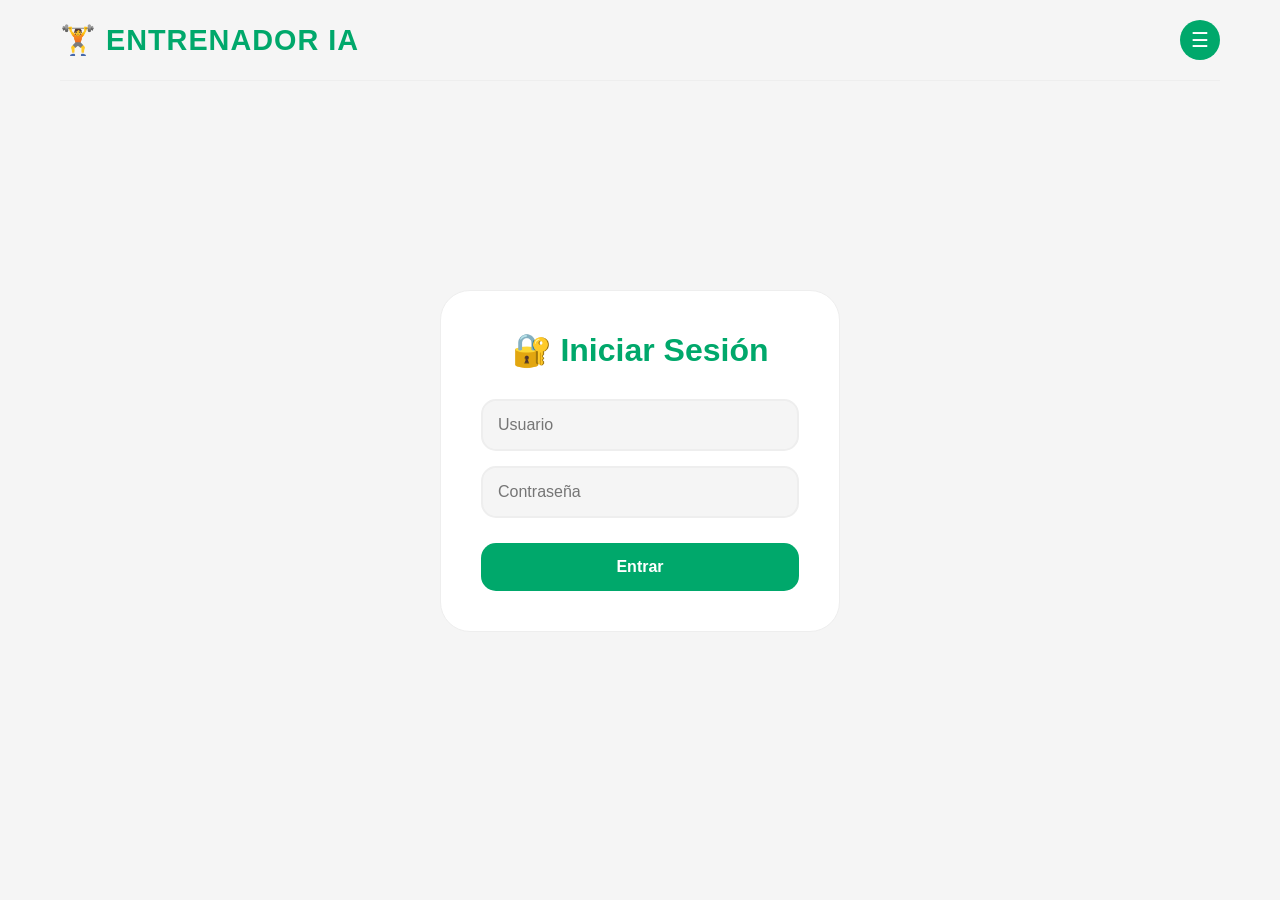
==== index.html @ d509c730 "Update index.html" ====
<!DOCTYPE html>
<html lang="es">
<head>
    <meta charset="UTF-8">
    <meta name="viewport" content="width=device-width, initial-scale=1.0">
    <title>🏋️ ENTRENADOR IA</title>
    <style>
        * {
            margin: 0;
            padding: 0;
            box-sizing: border-box;
            transition: background-color 0.3s, color 0.3s;
        }

        :root {
            --primary: #00a86b;
            --primary-dark: #00875a;
            --bg-light: #f5f5f5;
            --card-light: #ffffff;
            --text-light: #333333;
            --text-light-secondary: #666666;
            --border-light: #eeeeee;
            
            --bg-dark: #1a1a1a;
            --card-dark: #2d2d2d;
            --text-dark: #ffffff;
            --text-dark-secondary: #b0b0b0;
            --border-dark: #404040;
        }

        body.light-mode {
            --bg: var(--bg-light);
            --card: var(--card-light);
            --text: var(--text-light);
            --text-secondary: var(--text-light-secondary);
            --border: var(--border-light);
            --primary: #00a86b;
            --primary-dark: #00875a;
            --hover: #f0f0f0;
        }

        body.dark-mode {
            --bg: var(--bg-dark);
            --card: var(--card-dark);
            --text: var(--text-dark);
            --text-secondary: var(--text-dark-secondary);
            --border: var(--border-dark);
            --primary: #00d48b;
            --primary-dark: #00a86b;
            --hover: #3d3d3d;
        }

        body {
            font-family: -apple-system, BlinkMacSystemFont, 'Segoe UI', Roboto, sans-serif;
            background: var(--bg);
            color: var(--text);
            min-height: 100vh;
            display: flex;
            flex-direction: column;
        }

        .container {
            max-width: 1200px;
            margin: 0 auto;
            padding: 0 20px;
            flex: 1;
            width: 100%;
        }

        .main-header {
            display: flex;
            justify-content: space-between;
            align-items: center;
            padding: 20px 0;
            border-bottom: 1px solid var(--border);
            margin-bottom: 20px;
        }

        .logo h1 {
            font-size: 1.8em;
            color: var(--primary);
            letter-spacing: 1px;
        }

        .user-btn {
            width: 40px;
            height: 40px;
            border-radius: 50%;
            background: var(--primary);
            color: white;
            border: none;
            font-size: 20px;
            cursor: pointer;
            display: flex;
            align-items: center;
            justify-content: center;
        }

        .user-btn:hover {
            background: var(--primary-dark);
        }

        .dropdown {
            position: absolute;
            top: 60px;
            right: 0;
            background: var(--card);
            border-radius: 12px;
            box-shadow: 0 5px 20px rgba(0,0,0,0.2);
            padding: 8px;
            min-width: 180px;
            display: none;
            z-index: 1000;
            border: 1px solid var(--border);
        }

        .dropdown.show {
            display: block;
        }

        .dropdown-item {
            padding: 12px 16px;
            border-radius: 8px;
            cursor: pointer;
            color: var(--text);
        }

        .dropdown-item:hover {
            background: var(--hover);
        }

        .main-tabs {
            display: flex;
            gap: 10px;
            margin-bottom: 30px;
            background: var(--card);
            padding: 8px;
            border-radius: 50px;
            max-width: 400px;
            margin-left: auto;
            margin-right: auto;
            border: 1px solid var(--border);
        }

        .tab-btn {
            flex: 1;
            padding: 12px 20px;
            border: none;
            border-radius: 50px;
            background: transparent;
            color: var(--text);
            font-size: 16px;
            font-weight: 500;
            cursor: pointer;
            text-align: center;
        }

        .tab-btn:hover {
            background: var(--hover);
        }

        .tab-btn.active {
            background: var(--primary);
            color: white;
        }

        .tab-content {
            display: none;
        }

        .tab-content.active {
            display: block;
        }

        .section-card {
            background: var(--card);
            border-radius: 24px;
            padding: 25px;
            margin-bottom: 30px;
        }

        .btn-primary {
            background: var(--primary);
            color: white;
            border: none;
            padding: 12px 30px;
            border-radius: 50px;
            font-size: 15px;
            cursor: pointer;
            margin: 10px 0;
        }

        .btn-primary:hover {
            background: var(--primary-dark);
        }

        .respuesta {
            background: var(--bg);
            border-radius: 20px;
            padding: 15px;
            margin-top: 20px;
            border: 1px solid var(--border);
            line-height: 1.4;
        }

        .ejercicio-item {
            padding: 8px 0;
            border-bottom: 1px solid var(--border);
        }

        .ejercicio-item:last-child {
            border-bottom: none;
        }

        .ejercicio-nombre {
            font-weight: bold;
            color: var(--primary);
            font-size: 1em;
        }

        .ejercicio-detalle {
            font-size: 0.9em;
            color: var(--text-secondary);
            margin: 2px 0;
        }

        .ejercicio-consejo {
            font-size: 0.85em;
            color: var(--text-secondary);
            background: var(--hover);
            padding: 4px 8px;
            border-radius: 4px;
            margin-top: 4px;
        }

        .stats-grid {
            display: grid;
            grid-template-columns: repeat(auto-fit, minmax(200px, 1fr));
            gap: 15px;
            margin: 20px 0;
        }

        .stat-card {
            background: var(--card);
            border-radius: 16px;
            padding: 20px;
            text-align: center;
            border: 1px solid var(--border);
        }

        .stat-value {
            font-size: 2em;
            font-weight: bold;
            color: var(--primary);
            margin: 10px 0;
        }

        .modal {
            display: none;
            position: fixed;
            top: 0;
            left: 0;
            width: 100%;
            height: 100%;
            background: rgba(0,0,0,0.7);
            z-index: 2000;
            align-items: center;
            justify-content: center;
        }

        .modal.show {
            display: flex;
        }

        .modal-content {
            background: var(--card);
            border-radius: 30px;
            padding: 30px;
            max-width: 450px;
            width: 90%;
            max-height: 80vh;
            overflow-y: auto;
        }

        .modal-header {
            display: flex;
            justify-content: space-between;
            align-items: center;
            margin-bottom: 20px;
        }

        .modal-header h2 {
            font-size: 1.5em;
            color: var(--primary);
        }

        .close-modal {
            background: none;
            border: none;
            font-size: 24px;
            cursor: pointer;
            color: var(--text-secondary);
        }

        .campo-explicacion {
            font-size: 0.85em;
            color: var(--text-secondary);
            margin-bottom: 5px;
            margin-top: 10px;
        }

        .campo-explicacion:first-of-type {
            margin-top: 0;
        }

        input, select {
            width: 100%;
            padding: 12px;
            border: 1px solid var(--border);
            border-radius: 12px;
            margin-bottom: 5px;
            background: var(--bg);
            color: var(--text);
        }

        .dias-semana {
            display: flex;
            gap: 10px;
            flex-wrap: wrap;
            margin: 20px 0;
        }

        .dia-btn {
            flex: 1;
            min-width: 80px;
            padding: 12px;
            border: 1px solid var(--border);
            border-radius: 12px;
            background: var(--bg);
            color: var(--text);
            cursor: pointer;
            text-align: center;
            font-weight: 600;
        }

        .dia-btn.active {
            background: var(--primary);
            color: white;
            border-color: var(--primary);
        }

        .login-screen {
            min-height: 80vh;
            display: flex;
            align-items: center;
            justify-content: center;
        }

        .login-card {
            background: var(--card);
            border-radius: 30px;
            padding: 40px;
            max-width: 400px;
            width: 100%;
            border: 1px solid var(--border);
        }

        .login-card h2 {
            color: var(--primary);
            margin-bottom: 30px;
            font-size: 2em;
            text-align: center;
        }

        .login-input {
            width: 100%;
            padding: 15px;
            margin-bottom: 15px;
            border: 2px solid var(--border);
            border-radius: 15px;
            background: var(--bg);
            color: var(--text);
            font-size: 16px;
        }

        .login-input:focus {
            outline: none;
            border-color: var(--primary);
        }

        .login-btn {
            width: 100%;
            padding: 15px;
            background: var(--primary);
            color: white;
            border: none;
            border-radius: 15px;
            font-size: 16px;
            font-weight: 600;
            cursor: pointer;
            margin-top: 10px;
        }

        .login-btn:hover {
            background: var(--primary-dark);
        }

        .login-error {
            color: #e74c3c;
            margin-top: 10px;
            text-align: center;
            display: none;
        }
        
        .campo-lectura {
            background: var(--hover);
            padding: 12px;
            border-radius: 12px;
            margin-bottom: 15px;
            font-weight: 500;
            color: var(--text);
            border: 1px solid var(--border);
        }

        .membership-footer {
            background: var(--card);
            border-top: 1px solid var(--border);
            padding: 15px 0;
            margin-top: 40px;
            width: 100%;
        }

        .membership-bar {
            max-width: 1200px;
            margin: 0 auto;
            padding: 0 20px;
            display: flex;
            justify-content: space-between;
            align-items: center;
            flex-wrap: wrap;
            gap: 15px;
        }

        .membership-info {
            display: flex;
            align-items: center;
            gap: 30px;
            flex-wrap: wrap;
        }

        .membership-item {
            display: flex;
            align-items: center;
            gap: 8px;
            font-size: 0.95em;
        }

        .membership-label {
            color: var(--text-secondary);
            font-weight: 500;
        }

        .membership-value {
            font-weight: 600;
            color: var(--primary);
        }
    </style>
</head>
<body class="light-mode">
    <div class="container">
        <header class="main-header">
            <div class="logo">
                <h1>🏋️ ENTRENADOR IA</h1>
            </div>
            <div style="position: relative;">
                <button class="user-btn" onclick="window.app?.toggleMenu()" id="menuBtn">☰</button>
                <div class="dropdown" id="menuDropdown">
                    <div class="dropdown-item" onclick="window.app?.toggleTheme()">🌓 Modo</div>
                    <div class="dropdown-item" onclick="window.auth?.mostrarPerfil()">✏️ Perfil</div>
                    <div class="dropdown-item" onclick="window.auth?.cerrarSesion()">🚪 Cerrar sesión</div>
                </div>
            </div>
        </header>

        <!-- PANTALLA DE LOGIN -->
        <div id="login-screen" class="login-screen">
            <div class="login-card">
                <h2>🔐 Iniciar Sesión</h2>
                <input type="text" id="loginUsuario" class="login-input" placeholder="Usuario" autocomplete="off">
                <input type="password" id="loginPassword" class="login-input" placeholder="Contraseña">
                <button class="login-btn" id="loginBtn">Entrar</button>
                <div id="loginError" class="login-error">Usuario o contraseña incorrectos</div>
            </div>
        </div>

        <!-- CONTENIDO PRINCIPAL -->
        <div id="main-content" style="display: none;">
            <div class="main-tabs">
                <button class="tab-btn active" onclick="window.app?.mostrarSeccion('entrenar')">💪 Entrenar</button>
                <button class="tab-btn" onclick="window.app?.mostrarSeccion('nutricion')">🥗 Nutrición</button>
                <button class="tab-btn" onclick="window.app?.mostrarSeccion('progreso')">📊 Progreso</button>
            </div>

            <!-- SECCIÓN ENTRENAR -->
            <div id="entrenar-screen" class="tab-content active">
                <div class="section-card">
                    <h2>💪 Entrenamiento</h2>
                    <select id="trainingTipoPlan" style="width:100%; padding:12px; margin:15px 0;">
                        <option value="semanal">📅 Plan semanal</option>
                        <option value="diario">🎯 Por músculo</option>
                    </select>
                    
                    <div id="diasSelector" style="display:flex;" class="dias-semana">
                        <button class="dia-btn" onclick="window.training?.seleccionarDia('L')">Lun</button>
                        <button class="dia-btn" onclick="window.training?.seleccionarDia('M')">Mar</button>
                        <button class="dia-btn" onclick="window.training?.seleccionarDia('X')">Mié</button>
                        <button class="dia-btn" onclick="window.training?.seleccionarDia('J')">Jue</button>
                        <button class="dia-btn" onclick="window.training?.seleccionarDia('V')">Vie</button>
                        <button class="dia-btn" onclick="window.training?.seleccionarDia('S')">Sáb</button>
                    </div>
                    
                    <select id="trainingMusculo" style="width:100%; padding:12px; margin-bottom:15px; display:none;">
                        <optgroup label="🔹 TORSO">
                            <option value="pecho">🫁 Pectorales (pecho)</option>
                            <option value="dorsales">🔙 Dorsales (espalda ancha)</option>
                            <option value="trapecios">🧥 Trapecios (parte superior)</option>
                            <option value="romboides">🔹 Romboides (entre omóplatos)</option>
                            <option value="deltoides">🏋️ Deltoides (hombros)</option>
                        </optgroup>
                        <optgroup label="🔹 BRAZOS">
                            <option value="biceps">💪 Bíceps braquial</option>
                            <option value="triceps">🔻 Tríceps braquial</option>
                            <option value="braquial">🔸 Braquial anterior</option>
                            <option value="antebrazos">✊ Antebrazos</option>
                        </optgroup>
                        <optgroup label="🔹 PIERNAS">
                            <option value="cuadriceps">🦵 Cuádriceps (frontal)</option>
                            <option value="femorales">🍗 Isquiotibiales/femorales</option>
                            <option value="gluteos">🍑 Glúteos</option>
                            <option value="aductores">🤸 Aductores (parte interna)</option>
                            <option value="abductores">🔄 Abductores (cadera)</option>
                            <option value="gemelos">🦶 Gemelos/pantorrillas</option>
                        </optgroup>
                        <optgroup label="🔹 CORE">
                            <option value="abdominales">🫀 Recto abdominal (six pack)</option>
                            <option value="oblicuos">↩️ Oblicuos</option>
                            <option value="transverso">🧱 Transverso abdominal</option>
                            <option value="lumbares">⚡ Erectores espinales (zona lumbar)</option>
                        </optgroup>
                    </select>
                    
                    <button class="btn-primary" onclick="window.training?.generarPlan()">🎲 Generar rutina</button>
                    <div id="workoutResult" class="respuesta">
                        Selecciona un plan y genera tu rutina
                    </div>
                </div>
            </div>

            <!-- SECCIÓN NUTRICIÓN -->
            <div id="nutricion-screen" class="tab-content">
                <div class="section-card">
                    <h2>🥗 Nutrición</h2>
                    <button class="btn-primary" onclick="window.nutrition?.generarPlan()">🎲 Generar plan personalizado</button>
                    <div id="nutritionResult" class="respuesta">
                        Genera un plan basado en tus datos
                    </div>
                </div>
            </div>

            <!-- SECCIÓN PROGRESO -->
            <div id="progreso-screen" class="tab-content">
                <div class="section-card">
                    <h2>📊 Progreso</h2>
                    <div id="progresoStats" class="stats-grid">
                        Inicia sesión para ver métricas
                    </div>
                    <input type="number" id="nuevoPeso" placeholder="Nuevo peso (kg)">
                    <button class="btn-primary" onclick="window.app?.actualizarPeso()">Guardar</button>
                    <div id="workoutHistory" style="margin-top:20px;"></div>
                </div>
            </div>
        </div>
    </div>

    <!-- FOOTER CON INFORMACIÓN DE MEMBRESÍA -->
    <div class="membership-footer" id="membershipFooter" style="display: none;">
        <div class="membership-bar">
            <div class="membership-info">
                <div class="membership-item">
                    <span class="membership-label">👤 Usuario:</span>
                    <span class="membership-value" id="membershipUser">Cargando...</span>
                </div>
                <div class="membership-item">
                    <span class="membership-label">📅 Expira:</span>
                    <span class="membership-value" id="membershipExpire">Cargando...</span>
                </div>
                <div class="membership-item">
                    <span class="membership-label">⏳ Días restantes:</span>
                    <span class="membership-value" id="membershipDays">Cargando...</span>
                </div>
            </div>
        </div>
    </div>

    <!-- MODAL PERFIL -->
    <div class="modal" id="perfilModal">
        <div class="modal-content">
            <div class="modal-header">
                <h2>✏️ Mi Perfil</h2>
                <button class="close-modal" onclick="window.auth?.cerrarPerfil()">✕</button>
            </div>
            
            <div class="campo-explicacion">👤 Nombre completo</div>
            <input type="text" id="perfilNombre" placeholder="Tu nombre">
            
            <div class="campo-explicacion">📅 Edad</div>
            <input type="number" id="perfilEdad" placeholder="Ej: 30">
            
            <div class="campo-explicacion">⚖️ Peso (kg)</div>
            <input type="number" id="perfilPeso" placeholder="Ej: 70" step="0.1">
            
            <div class="campo-explicacion">📏 Altura (cm)</div>
            <input type="number" id="perfilAltura" placeholder="Ej: 170">
            
            <div class="campo-explicacion">⚥ Sexo</div>
            <select id="perfilSexo">
                <option value="hombre">Hombre</option>
                <option value="mujer">Mujer</option>
            </select>
            
            <div class="campo-explicacion">📊 Nivel de experiencia</div>
            <select id="perfilNivel">
                <option value="principiante">Principiante (poca experiencia)</option>
                <option value="intermedio">Intermedio (3-6 meses)</option>
                <option value="avanzado">Avanzado (más de 1 año)</option>
            </select>
            
            <div class="campo-explicacion">🎯 Objetivo principal</div>
            <select id="perfilObjetivo">
                <option value="hipertrofia">💪 Hipertrofia (ganar músculo)</option>
                <option value="definicion">✨ Definición (marcar músculo)</option>
                <option value="perder peso">🔥 Perder peso</option>
            </select>
            
            <div class="campo-explicacion">🏋️ Equipo disponible</div>
            <select id="perfilEquipo">
                <option value="cuerpo">🤸 Solo cuerpo (sin peso)</option>
                <option value="mancuernas">🏋️ Mancuernas en casa</option>
                <option value="gym">🏛️ Gimnasio completo</option>
            </select>
            
            <button class="btn-primary" onclick="window.auth?.guardarPerfil()">💾 Guardar cambios</button>
        </div>
    </div>

    <!-- CARGA SECUENCIAL DE SCRIPTS -->
    <script>
        // Función para cargar scripts en orden
        function cargarScript(src, callback) {
            const script = document.createElement('script');
            script.src = src + '?_=' + Date.now(); // Evitar caché
            script.onload = callback;
            script.onerror = () => console.error('Error cargando:', src);
            document.body.appendChild(script);
        }

        // Variable para controlar si auth está listo
        window.authListo = false;

        // Cargar en orden
        cargarScript('assets/js/auth.js', function() {
            console.log('✅ auth.js cargado');
            window.authListo = true;
            if (window.auth) window.auth.init();
            
            cargarScript('assets/js/app.js', function() {
                console.log('✅ app.js cargado');
                
                cargarScript('assets/js/training.js', function() {
                    console.log('✅ training.js cargado');
                    
                    cargarScript('assets/js/nutrition.js', function() {
                        console.log('✅ nutrition.js cargado');
                    });
                });
            });
        });

        // Configurar botón de login con verificación
        document.addEventListener('DOMContentLoaded', function() {
            const loginBtn = document.getElementById('loginBtn');
            if (loginBtn) {
                loginBtn.addEventListener('click', function() {
                    if (window.auth && window.authListo) {
                        window.auth.iniciarSesion();
                    } else {
                        alert('⏳ Sistema cargando, espera un momento...');
                    }
                });
            }
        });
    </script>
</body>
</html>
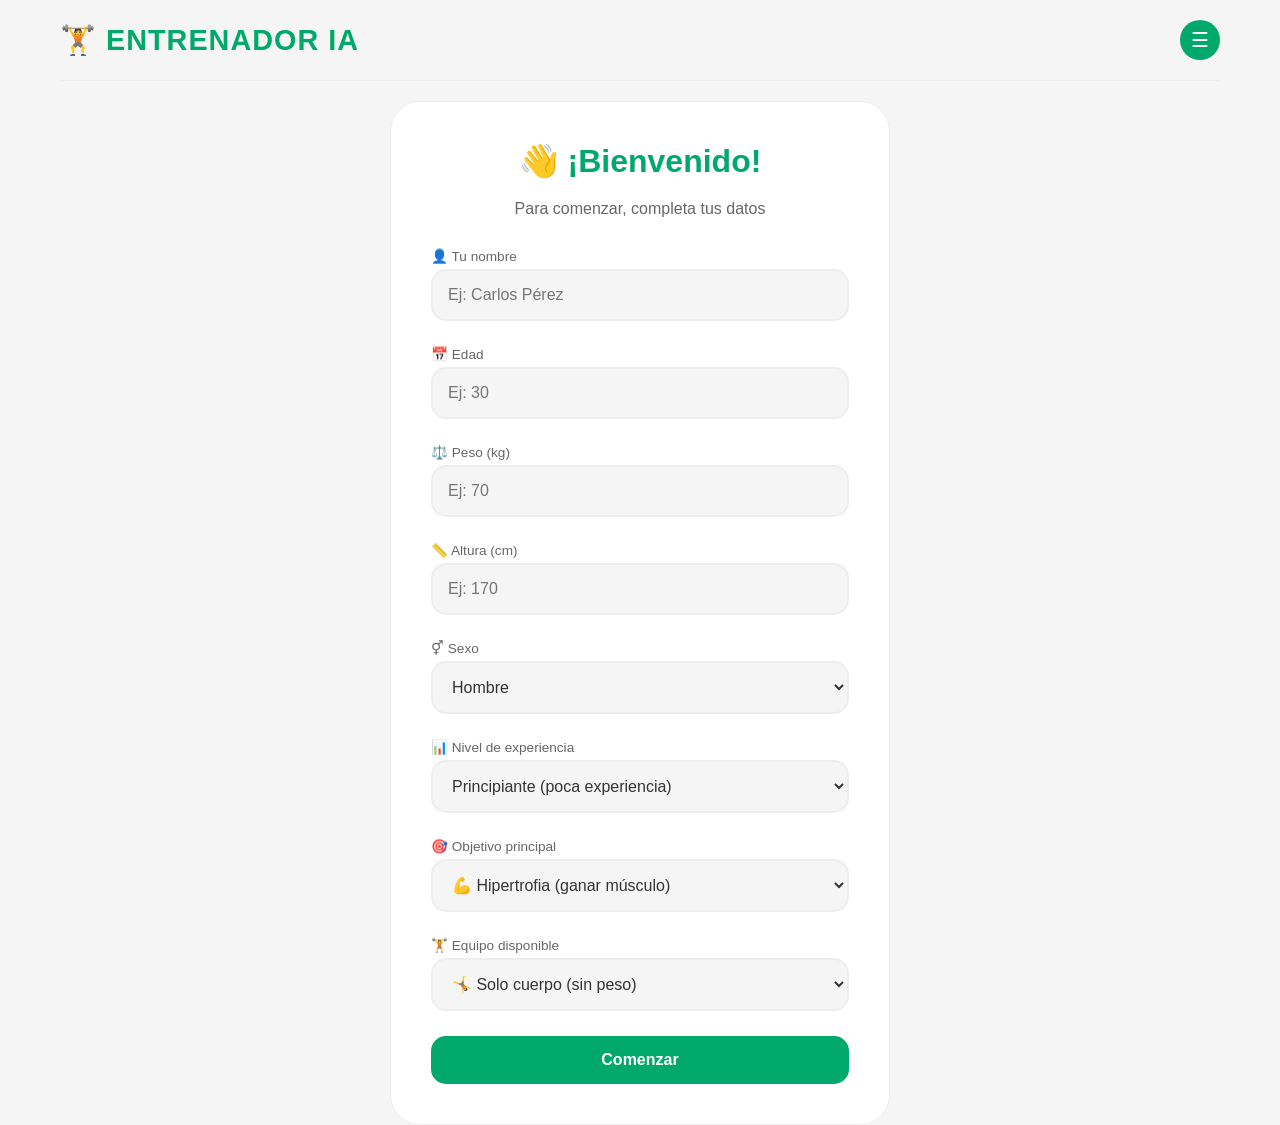
==== commit 5b0a4f6d: "Update index.html" ====
--- a/index.html
+++ b/index.html
@@ -349,30 +349,37 @@
             border-color: var(--primary);
         }
 
-        .login-screen {
+        /* Pantalla de registro de perfil */
+        .welcome-screen {
             min-height: 80vh;
             display: flex;
             align-items: center;
             justify-content: center;
         }
 
-        .login-card {
+        .welcome-card {
             background: var(--card);
             border-radius: 30px;
             padding: 40px;
-            max-width: 400px;
+            max-width: 500px;
             width: 100%;
             border: 1px solid var(--border);
         }
 
-        .login-card h2 {
+        .welcome-card h2 {
             color: var(--primary);
-            margin-bottom: 30px;
+            margin-bottom: 20px;
             font-size: 2em;
             text-align: center;
         }
 
-        .login-input {
+        .welcome-card p {
+            color: var(--text-secondary);
+            margin-bottom: 30px;
+            text-align: center;
+        }
+
+        .welcome-input {
             width: 100%;
             padding: 15px;
             margin-bottom: 15px;
@@ -383,12 +390,12 @@
             font-size: 16px;
         }
 
-        .login-input:focus {
+        .welcome-input:focus {
             outline: none;
             border-color: var(--primary);
         }
 
-        .login-btn {
+        .welcome-btn {
             width: 100%;
             padding: 15px;
             background: var(--primary);
@@ -401,11 +408,11 @@
             margin-top: 10px;
         }
 
-        .login-btn:hover {
+        .welcome-btn:hover {
             background: var(--primary-dark);
         }
 
-        .login-error {
+        .welcome-error {
             color: #e74c3c;
             margin-top: 10px;
             text-align: center;
@@ -464,6 +471,78 @@
             font-weight: 600;
             color: var(--primary);
         }
+
+        /* Media queries para móvil */
+        @media (max-width: 768px) {
+            .main-header {
+                padding: 15px 0;
+            }
+            .logo h1 {
+                font-size: 1.3em;
+            }
+            .user-btn {
+                width: 35px;
+                height: 35px;
+                font-size: 18px;
+            }
+            .main-tabs {
+                max-width: 100%;
+                gap: 5px;
+                padding: 5px;
+            }
+            .tab-btn {
+                padding: 8px 10px;
+                font-size: 14px;
+            }
+            .section-card {
+                padding: 15px;
+            }
+            h2 {
+                font-size: 1.3em;
+            }
+            select, input {
+                padding: 10px;
+                font-size: 14px;
+            }
+            .btn-primary {
+                padding: 10px 20px;
+                font-size: 14px;
+                width: 100%;
+            }
+            .dias-semana {
+                gap: 5px;
+            }
+            .dia-btn {
+                min-width: 45px;
+                padding: 8px 5px;
+                font-size: 12px;
+            }
+            .membership-info {
+                flex-direction: column;
+                gap: 10px;
+                align-items: flex-start;
+            }
+            .membership-item {
+                width: 100%;
+                justify-content: space-between;
+            }
+            .modal-content {
+                padding: 20px;
+                width: 95%;
+            }
+            .stats-grid {
+                grid-template-columns: 1fr;
+            }
+            .welcome-card {
+                padding: 25px;
+            }
+            .welcome-card h2 {
+                font-size: 1.5em;
+            }
+            .welcome-input {
+                padding: 12px;
+            }
+        }
     </style>
 </head>
 <body class="light-mode">
@@ -473,32 +552,70 @@
                 <h1>🏋️ ENTRENADOR IA</h1>
             </div>
             <div style="position: relative;">
-                <button class="user-btn" onclick="window.app?.toggleMenu()" id="menuBtn">☰</button>
+                <button class="user-btn" onclick="window.app.toggleMenu()" id="menuBtn">☰</button>
                 <div class="dropdown" id="menuDropdown">
-                    <div class="dropdown-item" onclick="window.app?.toggleTheme()">🌓 Modo</div>
-                    <div class="dropdown-item" onclick="window.auth?.mostrarPerfil()">✏️ Perfil</div>
-                    <div class="dropdown-item" onclick="window.auth?.cerrarSesion()">🚪 Cerrar sesión</div>
+                    <div class="dropdown-item" onclick="window.app.toggleTheme()">🌓 Modo</div>
+                    <div class="dropdown-item" onclick="window.auth.mostrarPerfil()">✏️ Perfil</div>
                 </div>
             </div>
         </header>
 
-        <!-- PANTALLA DE LOGIN -->
-        <div id="login-screen" class="login-screen">
-            <div class="login-card">
-                <h2>🔐 Iniciar Sesión</h2>
-                <input type="text" id="loginUsuario" class="login-input" placeholder="Usuario" autocomplete="off">
-                <input type="password" id="loginPassword" class="login-input" placeholder="Contraseña">
-                <button class="login-btn" id="loginBtn">Entrar</button>
-                <div id="loginError" class="login-error">Usuario o contraseña incorrectos</div>
+        <!-- PANTALLA DE REGISTRO DE PERFIL -->
+        <div id="welcome-screen" class="welcome-screen">
+            <div class="welcome-card">
+                <h2>👋 ¡Bienvenido!</h2>
+                <p>Para comenzar, completa tus datos</p>
+                
+                <div class="campo-explicacion">👤 Tu nombre</div>
+                <input type="text" id="regNombre" class="welcome-input" placeholder="Ej: Carlos Pérez">
+                
+                <div class="campo-explicacion">📅 Edad</div>
+                <input type="number" id="regEdad" class="welcome-input" placeholder="Ej: 30">
+                
+                <div class="campo-explicacion">⚖️ Peso (kg)</div>
+                <input type="number" id="regPeso" class="welcome-input" placeholder="Ej: 70" step="0.1">
+                
+                <div class="campo-explicacion">📏 Altura (cm)</div>
+                <input type="number" id="regAltura" class="welcome-input" placeholder="Ej: 170">
+                
+                <div class="campo-explicacion">⚥ Sexo</div>
+                <select id="regSexo" class="welcome-input">
+                    <option value="hombre">Hombre</option>
+                    <option value="mujer">Mujer</option>
+                </select>
+                
+                <div class="campo-explicacion">📊 Nivel de experiencia</div>
+                <select id="regNivel" class="welcome-input">
+                    <option value="principiante">Principiante (poca experiencia)</option>
+                    <option value="intermedio">Intermedio (3-6 meses)</option>
+                    <option value="avanzado">Avanzado (más de 1 año)</option>
+                </select>
+                
+                <div class="campo-explicacion">🎯 Objetivo principal</div>
+                <select id="regObjetivo" class="welcome-input">
+                    <option value="hipertrofia">💪 Hipertrofia (ganar músculo)</option>
+                    <option value="definicion">✨ Definición (marcar músculo)</option>
+                    <option value="perder peso">🔥 Perder peso</option>
+                </select>
+                
+                <div class="campo-explicacion">🏋️ Equipo disponible</div>
+                <select id="regEquipo" class="welcome-input">
+                    <option value="cuerpo">🤸 Solo cuerpo (sin peso)</option>
+                    <option value="mancuernas">🏋️ Mancuernas en casa</option>
+                    <option value="gym">🏛️ Gimnasio completo</option>
+                </select>
+                
+                <button class="welcome-btn" onclick="window.auth.registrarCliente()">Comenzar</button>
+                <div id="regError" class="welcome-error">Completa todos los campos</div>
             </div>
         </div>
 
         <!-- CONTENIDO PRINCIPAL -->
         <div id="main-content" style="display: none;">
             <div class="main-tabs">
-                <button class="tab-btn active" onclick="window.app?.mostrarSeccion('entrenar')">💪 Entrenar</button>
-                <button class="tab-btn" onclick="window.app?.mostrarSeccion('nutricion')">🥗 Nutrición</button>
-                <button class="tab-btn" onclick="window.app?.mostrarSeccion('progreso')">📊 Progreso</button>
+                <button class="tab-btn active" onclick="window.app.mostrarSeccion('entrenar')">💪 Entrenar</button>
+                <button class="tab-btn" onclick="window.app.mostrarSeccion('nutricion')">🥗 Nutrición</button>
+                <button class="tab-btn" onclick="window.app.mostrarSeccion('progreso')">📊 Progreso</button>
             </div>
 
             <!-- SECCIÓN ENTRENAR -->
@@ -511,12 +628,12 @@
                     </select>
                     
                     <div id="diasSelector" style="display:flex;" class="dias-semana">
-                        <button class="dia-btn" onclick="window.training?.seleccionarDia('L')">Lun</button>
-                        <button class="dia-btn" onclick="window.training?.seleccionarDia('M')">Mar</button>
-                        <button class="dia-btn" onclick="window.training?.seleccionarDia('X')">Mié</button>
-                        <button class="dia-btn" onclick="window.training?.seleccionarDia('J')">Jue</button>
-                        <button class="dia-btn" onclick="window.training?.seleccionarDia('V')">Vie</button>
-                        <button class="dia-btn" onclick="window.training?.seleccionarDia('S')">Sáb</button>
+                        <button class="dia-btn" onclick="window.training.seleccionarDia('L')">Lun</button>
+                        <button class="dia-btn" onclick="window.training.seleccionarDia('M')">Mar</button>
+                        <button class="dia-btn" onclick="window.training.seleccionarDia('X')">Mié</button>
+                        <button class="dia-btn" onclick="window.training.seleccionarDia('J')">Jue</button>
+                        <button class="dia-btn" onclick="window.training.seleccionarDia('V')">Vie</button>
+                        <button class="dia-btn" onclick="window.training.seleccionarDia('S')">Sáb</button>
                     </div>
                     
                     <select id="trainingMusculo" style="width:100%; padding:12px; margin-bottom:15px; display:none;">
@@ -549,7 +666,7 @@
                         </optgroup>
                     </select>
                     
-                    <button class="btn-primary" onclick="window.training?.generarPlan()">🎲 Generar rutina</button>
+                    <button class="btn-primary" onclick="window.training.generarPlan()">🎲 Generar rutina</button>
                     <div id="workoutResult" class="respuesta">
                         Selecciona un plan y genera tu rutina
                     </div>
@@ -560,7 +677,7 @@
             <div id="nutricion-screen" class="tab-content">
                 <div class="section-card">
                     <h2>🥗 Nutrición</h2>
-                    <button class="btn-primary" onclick="window.nutrition?.generarPlan()">🎲 Generar plan personalizado</button>
+                    <button class="btn-primary" onclick="window.nutrition.generarPlan()">🎲 Generar plan personalizado</button>
                     <div id="nutritionResult" class="respuesta">
                         Genera un plan basado en tus datos
                     </div>
@@ -570,19 +687,44 @@
             <!-- SECCIÓN PROGRESO -->
             <div id="progreso-screen" class="tab-content">
                 <div class="section-card">
-                    <h2>📊 Progreso</h2>
-                    <div id="progresoStats" class="stats-grid">
-                        Inicia sesión para ver métricas
+                    <div style="display: flex; align-items: center; gap: 10px; margin-bottom: 25px;">
+                        <span style="font-size: 2em;">📊</span>
+                        <h2 style="margin: 0;">Mi Progreso</h2>
                     </div>
-                    <input type="number" id="nuevoPeso" placeholder="Nuevo peso (kg)">
-                    <button class="btn-primary" onclick="window.app?.actualizarPeso()">Guardar</button>
-                    <div id="workoutHistory" style="margin-top:20px;"></div>
+                    
+                    <div id="progresoStats" style="min-height: 200px;">
+                        <div style="text-align: center; padding: 40px; color: var(--text-secondary);">
+                            Completa tu perfil para ver métricas
+                        </div>
+                    </div>
+                    
+                    <div style="margin-top: 30px; background: linear-gradient(135deg, var(--primary)10, var(--bg)); border-radius: 20px; padding: 25px; border: 1px dashed var(--primary);">
+                        <div style="display: flex; align-items: center; gap: 10px; margin-bottom: 15px;">
+                            <span style="font-size: 1.5em;">➕</span>
+                            <h3 style="margin: 0; color: var(--primary);">Registrar nuevo peso</h3>
+                        </div>
+                        
+                        <div style="display: flex; gap: 10px; flex-wrap: wrap;">
+                            <input type="number" id="nuevoPeso" placeholder="Ej: 70.5 kg" step="0.1" 
+                                   style="flex: 2; min-width: 200px; padding: 15px; border: 2px solid var(--border); border-radius: 15px; background: var(--bg);">
+                            <button class="btn-primary" onclick="window.app.actualizarPeso()" 
+                                    style="flex: 1; min-width: 120px; margin: 0; display: flex; align-items: center; justify-content: center; gap: 8px;">
+                                <span>💾</span> Guardar
+                            </button>
+                        </div>
+                        
+                        <div style="margin-top: 10px; font-size: 0.85em; color: var(--text-secondary); display: flex; align-items: center; gap: 5px;">
+                            <span>ℹ️</span> Registra tu peso cada semana para ver tu evolución
+                        </div>
+                    </div>
+                    
+                    <div id="workoutHistory" style="margin-top: 20px;"></div>
                 </div>
             </div>
         </div>
     </div>
 
-    <!-- FOOTER CON INFORMACIÓN DE MEMBRESÍA -->
+    <!-- FOOTER (sin información de membresía) -->
     <div class="membership-footer" id="membershipFooter" style="display: none;">
         <div class="membership-bar">
             <div class="membership-info">
@@ -590,14 +732,6 @@
                     <span class="membership-label">👤 Usuario:</span>
                     <span class="membership-value" id="membershipUser">Cargando...</span>
                 </div>
-                <div class="membership-item">
-                    <span class="membership-label">📅 Expira:</span>
-                    <span class="membership-value" id="membershipExpire">Cargando...</span>
-                </div>
-                <div class="membership-item">
-                    <span class="membership-label">⏳ Días restantes:</span>
-                    <span class="membership-value" id="membershipDays">Cargando...</span>
-                </div>
             </div>
         </div>
     </div>
@@ -607,11 +741,11 @@
         <div class="modal-content">
             <div class="modal-header">
                 <h2>✏️ Mi Perfil</h2>
-                <button class="close-modal" onclick="window.auth?.cerrarPerfil()">✕</button>
+                <button class="close-modal" onclick="window.auth.cerrarPerfil()">✕</button>
             </div>
             
             <div class="campo-explicacion">👤 Nombre completo</div>
-            <input type="text" id="perfilNombre" placeholder="Tu nombre">
+            <div class="campo-lectura" id="perfilNombre"></div>
             
             <div class="campo-explicacion">📅 Edad</div>
             <input type="number" id="perfilEdad" placeholder="Ej: 30">
@@ -649,56 +783,16 @@
                 <option value="gym">🏛️ Gimnasio completo</option>
             </select>
             
-            <button class="btn-primary" onclick="window.auth?.guardarPerfil()">💾 Guardar cambios</button>
+            <button class="btn-primary" onclick="window.auth.guardarPerfil()">💾 Guardar cambios</button>
         </div>
     </div>
 
-    <!-- CARGA SECUENCIAL DE SCRIPTS -->
-    <script>
-        // Función para cargar scripts en orden
-        function cargarScript(src, callback) {
-            const script = document.createElement('script');
-            script.src = src + '?_=' + Date.now(); // Evitar caché
-            script.onload = callback;
-            script.onerror = () => console.error('Error cargando:', src);
-            document.body.appendChild(script);
-        }
-
-        // Variable para controlar si auth está listo
-        window.authListo = false;
-
-        // Cargar en orden
-        cargarScript('assets/js/auth.js', function() {
-            console.log('✅ auth.js cargado');
-            window.authListo = true;
-            if (window.auth) window.auth.init();
-            
-            cargarScript('assets/js/app.js', function() {
-                console.log('✅ app.js cargado');
-                
-                cargarScript('assets/js/training.js', function() {
-                    console.log('✅ training.js cargado');
-                    
-                    cargarScript('assets/js/nutrition.js', function() {
-                        console.log('✅ nutrition.js cargado');
-                    });
-                });
-            });
-        });
-
-        // Configurar botón de login con verificación
-        document.addEventListener('DOMContentLoaded', function() {
-            const loginBtn = document.getElementById('loginBtn');
-            if (loginBtn) {
-                loginBtn.addEventListener('click', function() {
-                    if (window.auth && window.authListo) {
-                        window.auth.iniciarSesion();
-                    } else {
-                        alert('⏳ Sistema cargando, espera un momento...');
-                    }
-                });
-            }
-        });
-    </script>
+    <!-- SCRIPTS -->
+    <script src="assets/js/data/ejercicios.js"></script>
+    <script src="assets/js/data/planes.js"></script>
+    <script src="assets/js/auth.js"></script>
+    <script src="assets/js/training.js"></script>
+    <script src="assets/js/nutrition.js"></script>
+    <script src="assets/js/app.js"></script>
 </body>
 </html>
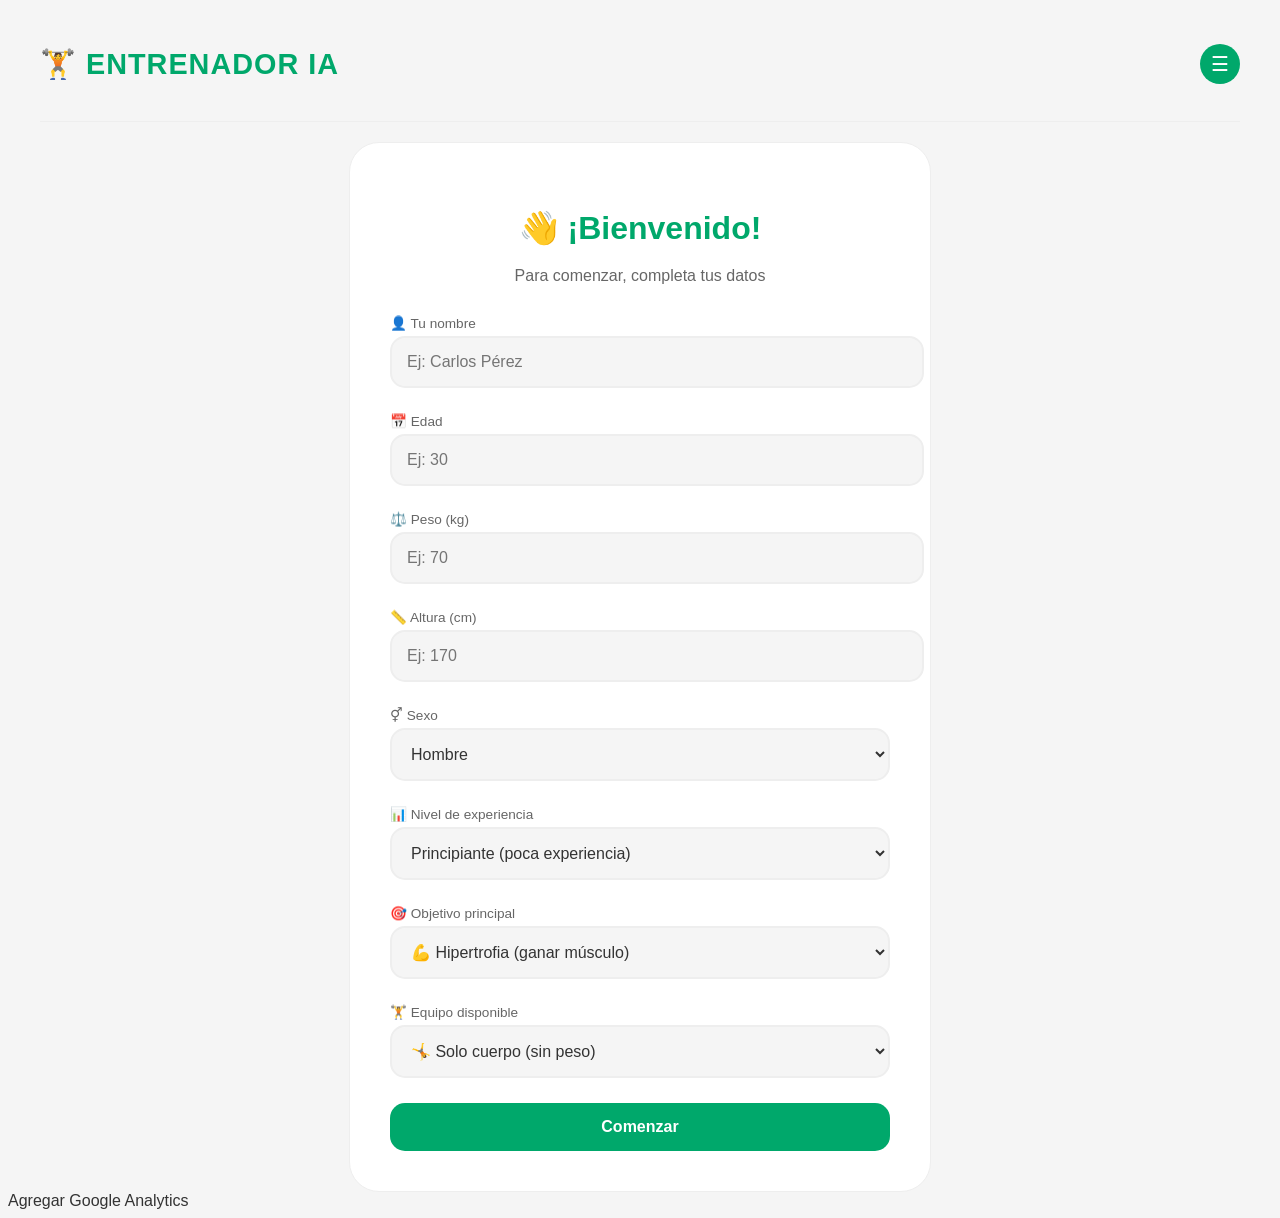
==== commit e32d3fa7: "Update index.html" ====
--- a/index.html
+++ b/index.html
@@ -1,6 +1,21 @@
 <!DOCTYPE html>
 <html lang="es">
 <head>
+        <!-- Google tag (gtag.js) -->
+    <script async src="https://www.googletagmanager.com/gtag/js?id=G-JCMQJBWST0"></script>
+    <script>
+      window.dataLayer = window.dataLayer || [];
+      function gtag(){dataLayer.push(arguments);}
+      gtag('js', new Date());
+
+      gtag('config', 'G-JCMQJBWST0');
+    </script>
+    
+    <meta charset="UTF-8">
+    <meta name="viewport" content="width=device-width, initial-scale=1.0">
+    <title>🏋️ ENTRENADOR IA</title>
+    <style>
+        /* ... todo el CSS existente ... */
     <meta charset="UTF-8">
     <meta name="viewport" content="width=device-width, initial-scale=1.0">
     <title>🏋️ ENTRENADOR IA</title>
@@ -796,3 +811,4 @@
     <script src="assets/js/app.js"></script>
 </body>
 </html>
+Agregar Google Analytics
